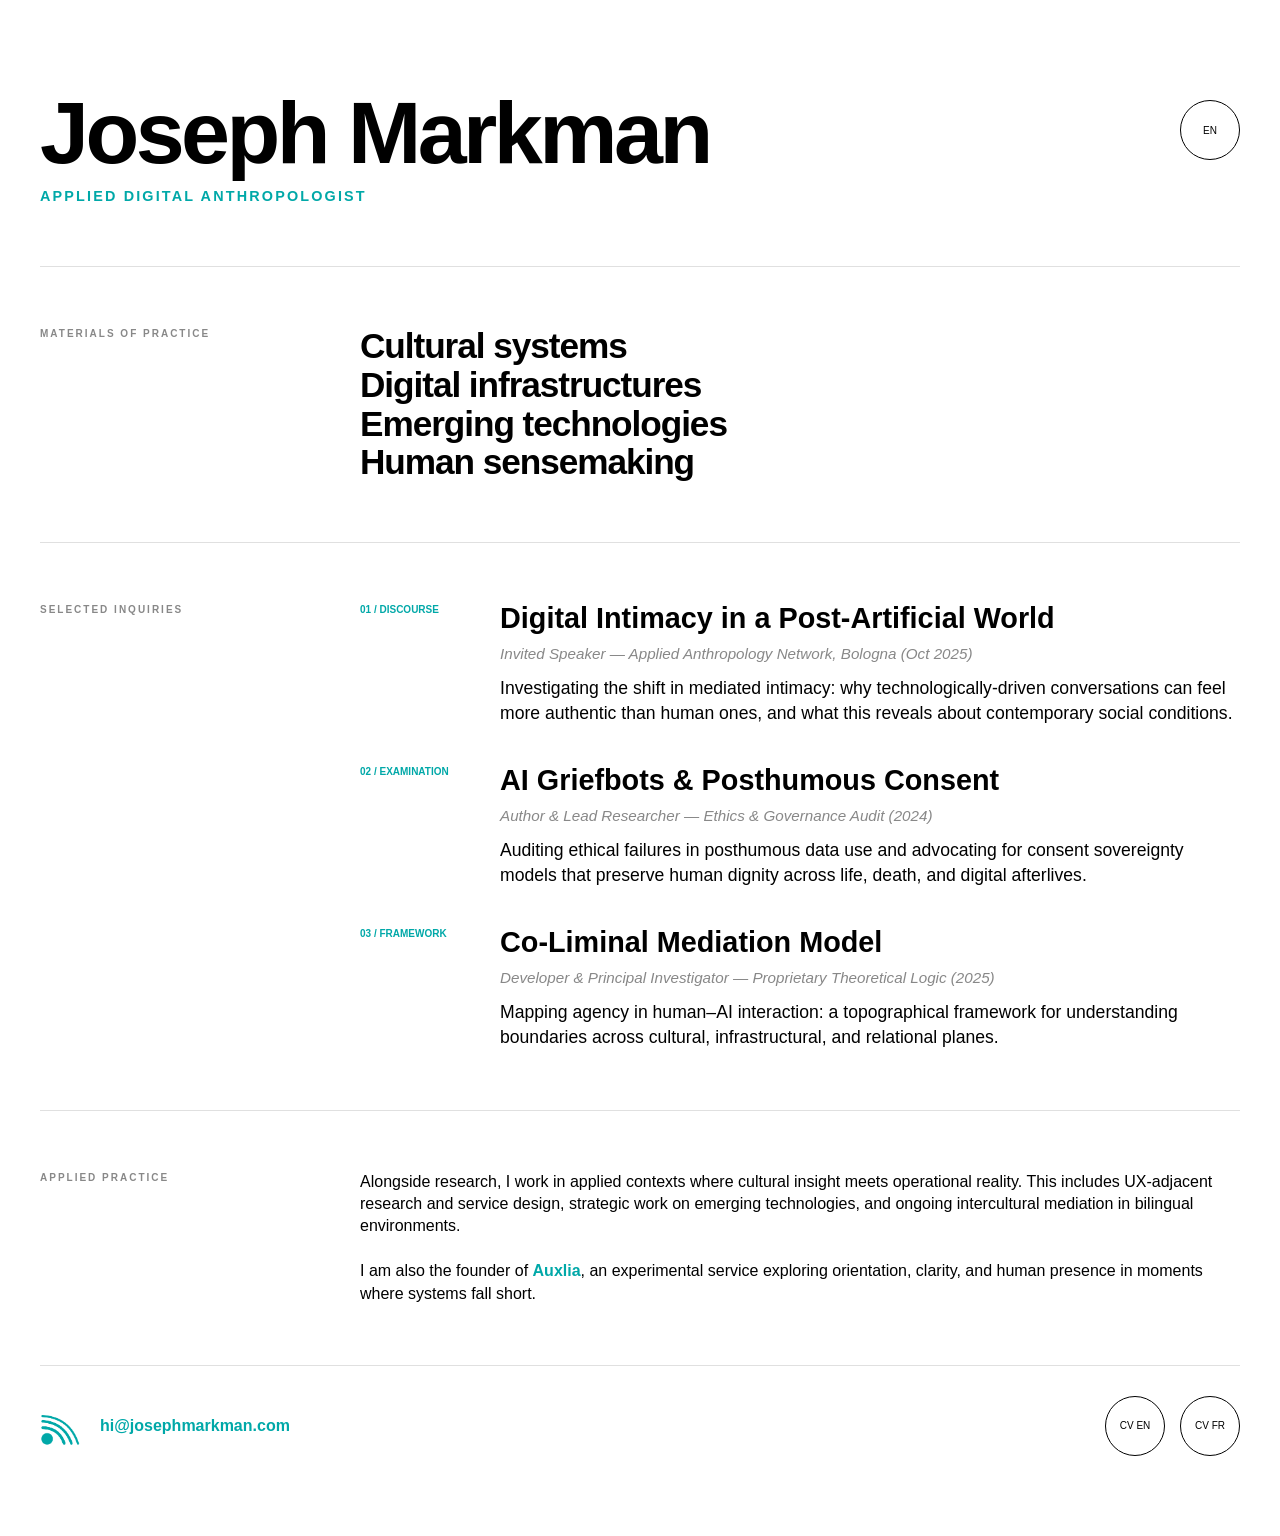
==== index.html @ b4fd264c "Update index.html" ====
<!doctype html>
<html lang="en">
<head>
  <meta charset="utf-8" />
  <meta name="viewport" content="width=device-width, initial-scale=1" />
  <title>Joseph Markman | Applied Digital Anthropologist</title>
  
  <link rel="icon" href="favicon.ico" sizes="any">
  <link rel="manifest" href="site.webmanifest">
  
  <link rel="stylesheet" href="style.css" />
  <script data-goatcounter="https://josephmarkman.goatcounter.com/count" async src="//gc.zgo.at/count.js"></script>
</head>

<body>
  <main class="page">
    
    <header class="presence">
      <div class="header-text">
        <h1 class="name">Joseph Markman</h1>
        <p class="subtitle" data-en="Applied Digital Anthropologist" data-fr="Anthropologue numérique appliqué">Applied Digital Anthropologist</p>
      </div>
      <div class="toggle-wrapper">
        <button class="lang-toggle" type="button" id="langToggle">EN</button>
      </div>
    </header>

    <section class="section">
      <h2 class="section-title" data-en="Materials of practice" data-fr="Matériaux de pratique">Materials of practice</h2>
      <div class="section-content">
        <div class="materials-bold-list">
          <div data-en="Cultural systems" data-fr="Systèmes culturels">
            <span data-full>Cultural systems</span>
            <span data-short data-en-short="Cultural systems" data-fr-short="Systèmes culturels">Cultural systems</span>
          </div>
          <div data-en="Digital infrastructures" data-fr="Infrastructures numériques">
            <span data-full>Digital infrastructures</span>
            <span data-short data-en-short="Digital infrastructures" data-fr-short="Infrastructures num.">Digital infrastructures</span>
          </div>
          <div data-en="Emerging technologies" data-fr="Technologies émergentes">
            <span data-full>Emerging technologies</span>
            <span data-short data-en-short="Emerging tech." data-fr-short="Tech émergentes">Emerging technologies</span>
          </div>
          <div data-en="Human sensemaking" data-fr="Sens humain (Sensemaking)">
            <span data-full>Human sensemaking</span>
            <span data-short data-en-short="Human sensemaking" data-fr-short="Sens humain">Human sensemaking</span>
          </div>
        </div>
      </div>
    </section>

    <section class="section">
      <h2 class="section-title" data-en="Selected inquiries" data-fr="Enquêtes sélectionnées">Selected inquiries</h2>
      <div class="section-content">
        
        <article class="inquiry">
          <div class="inquiry-meta" data-en="01 / Discourse" data-fr="01 / Discours">01 / Discourse</div>
          <div class="inquiry-body">
            <a href="digital-intimacy.html" class="inquiry-link">
              <h3 class="inquiry-title">Digital Intimacy in a Post-Artificial World</h3>
            </a>
            <p class="inquiry-context" 
               data-en="Invited Speaker — Applied Anthropology Network, Bologna (Oct 2025)" 
               data-fr="Conférencier invité — Applied Anthropology Network, Bologne (Oct 2025)">
               Invited Speaker — Applied Anthropology Network, Bologna (Oct 2025)
            </p>
            <p class="inquiry-text">
               <span class="desktop-text" data-en="Investigating the shift in mediated intimacy: why technologically-driven conversations can feel more authentic than human ones, and what this reveals about contemporary social conditions." data-fr="Étude du basculement de l'intimité médiatisée : pourquoi les conversations technologiques peuvent sembler plus authentiques que les échanges humains, et ce que cela révèle de nos conditions sociales.">Investigating the shift in mediated intimacy: why technologically-driven conversations can feel more authentic than human ones, and what this reveals about contemporary social conditions.</span>
               <span class="mobile-text" data-en="Investigating the shift in mediated intimacy." data-fr="Étude du basculement de l'intimité médiatisée.">Investigating the shift in mediated intimacy.</span>
            </p>
          </div>
        </article>

        <article class="inquiry">
          <div class="inquiry-meta" data-en="02 / Examination" data-fr="02 / Examen">02 / Examination</div>
          <div class="inquiry-body">
            <a href="griefbots.html" class="inquiry-link">
              <h3 class="inquiry-title">AI Griefbots & Posthumous Consent</h3>
            </a>
            <p class="inquiry-context" 
               data-en="Author & Lead Researcher — Ethics & Governance Audit (2024)" 
               data-fr="Auteur et chercheur principal — Audit d'éthique et de gouvernance (2024)">
               Author & Lead Researcher — Ethics & Governance Audit (2024)
            </p>
            <p class="inquiry-text">
               <span class="desktop-text" data-en="Auditing ethical failures in posthumous data use and advocating for consent sovereignty models that preserve human dignity across life, death, and digital afterlives." data-fr="Audit des failles éthiques dans l'usage des données posthumes et plaidoyer pour des modèles de souveraineté du consentement préservant la dignité humaine à travers la vie et la mort.">Auditing ethical failures in posthumous data use and advocating for consent sovereignty models that preserve human dignity across life, death, and digital afterlives.</span>
               <span class="mobile-text" data-en="Auditing ethical failures in posthumous data use and advocating for consent sovereignty." data-fr="Audit des failles éthiques dans l'usage des données posthumes et plaidoyer pour la souveraineté du consentement.">Auditing ethical failures in posthumous data use and advocating for consent sovereignty.</span>
            </p>
          </div>
        </article>

        <article class="inquiry">
          <div class="inquiry-meta" data-en="03 / Framework" data-fr="03 / Cadre">03 / Framework</div>
          <div class="inquiry-body">
            <a href="framework.html" class="inquiry-link">
              <h3 class="inquiry-title">Co-Liminal Mediation Model</h3>
            </a>
            <p class="inquiry-context" 
               data-en="Developer & Principal Investigator — Proprietary Theoretical Logic (2025)" 
               data-fr="Développeur et chercheur principal — Logique théorique propriétaire (2025)">
               Developer & Principal Investigator — Proprietary Theoretical Logic (2025)
            </p>
            <p class="inquiry-text">
               <span class="desktop-text" data-en="Mapping agency in human–AI interaction: a topographical framework for understanding boundaries across cultural, infrastructural, and relational planes." data-fr="Cartographie de l'agentivité dans l'interaction humain-IA : un cadre topographique pour comprendre les frontières à travers les plans culturels, infrastructurels et relationnels.">Mapping agency in human–AI interaction: a topographical framework for understanding boundaries across cultural, infrastructural, and relational planes.</span>
               <span class="mobile-text" data-en="Mapping agency in human–AI interaction." data-fr="Cartographie de l'agentivité dans l'interaction humain-IA.">Mapping agency in human–AI interaction.</span>
            </p>
          </div>
        </article>
      </div>
    </section>

    <section class="section">
      <h2 class="section-title" data-en="Applied practice" data-fr="Pratique appliquée">Applied practice</h2>
      <div class="section-content">
        <div id="applied-text">
          <p class="paragraph">
            <span data-en="Alongside research, I work in applied contexts where cultural insight meets operational reality." 
                  data-fr="Parallèlement à la recherche, je travaille dans des contextes appliqués où l'analyse culturelle rencontre la réalité opérationnelle.">
                  Alongside research, I work in applied contexts where cultural insight meets operational reality.
            </span>
            <span class="mobile-only-break-element"></span>
            <span data-en="This includes UX-adjacent research and service design, strategic work on emerging technologies, and ongoing intercultural mediation in bilingual environments."
                  data-fr="Cela inclut la recherche orientée UX, le design de services, le conseil stratégique sur les technologies émergentes et la médiation interculturelle en milieux bilingues.">
                  This includes UX-adjacent research and service design, strategic work on emerging technologies, and ongoing intercultural mediation in bilingual environments.
            </span>
          </p>
          <div class="applied-break"></div>
          <p class="paragraph">
            <span data-en="I am also the founder of" data-fr="Je suis également le fondateur du service expérimental ">I am also the founder of</span> 
            <a href="https://auxlia.com" class="auxlia-link" target="_blank">Auxlia</a><span data-en=", an experimental service exploring orientation, clarity, and human presence in moments where systems fall short." data-fr=", qui explore l'orientation, la clarté et la présence humaine dans les moments où les systèmes font défaut.">, an experimental service exploring orientation, clarity, and human presence in moments where systems fall short.</span>
          </p>
        </div>
      </div>
    </section>

    <footer class="footer">
      <div class="footer-grid">
        <div class="left-footer">
          <div class="logo-wrap">
            <img class="logo-seal logo-light" src="logo.png" alt="Joseph Markman Logo" />
            <img class="logo-seal logo-dark" src="dark-logo.png" alt="Joseph Markman Logo" />
          </div>
          <a class="email-link" href="mailto:hi@josephmarkman.com">hi@josephmarkman.com</a>
        </div>
        
        <div class="cv-container">
          <a href="JOSEPH MARKMAN CV EN.pdf" class="cv-button"><span>CV EN</span></a>
          <a href="JOSEPH MARKMAN CV FR.pdf" class="cv-button"><span>CV FR</span></a>
        </div>
      </div>
    </footer>
  </main>

  <script>
    const btn = document.getElementById('langToggle');
    const translatable = document.querySelectorAll('[data-en]');
    const materialsList = document.querySelectorAll('.materials-bold-list > div');

    function updateTextContent(isEn) {
      translatable.forEach(el => {
        if (!el.closest('.materials-bold-list') && !el.classList.contains('mobile-only-break-element')) {
          el.textContent = isEn ? el.getAttribute('data-en') : el.getAttribute('data-fr');
        }
      });

      materialsList.forEach(item => {
        const fullTextEn = item.getAttribute('data-en');
        const fullTextFr = item.getAttribute('data-fr');
        const shortSpan = item.querySelector('[data-short]');
        const shortTextEn = shortSpan.getAttribute('data-en-short');
        const shortTextFr = shortSpan.getAttribute('data-fr-short');

        item.querySelector('[data-full]').textContent = isEn ? fullTextEn : fullTextFr;
        shortSpan.textContent = isEn ? shortTextEn : shortTextFr;
      });
    }

    updateTextContent(true); 

    btn.addEventListener('click', () => {
      const isEn = btn.textContent.trim() === 'EN';
      btn.textContent = isEn ? 'FR' : 'EN';
      updateTextContent(!isEn);
    });
  </script>
</body>
</html>
---- style.css ----
:root {
    --black: #000000;
    --white: #ffffff;
    --line: #e0e0e0;
    --text-muted: #888;
    --brand-teal: #00a8a8;
    --bg-color: var(--white);
    --font-color: var(--black);
}

@media (prefers-color-scheme: dark) {
    :root {
        --black: #f2f2f2;
        --white: #121212;
        --line: #333333;
        --text-muted: #999;
        --brand-teal: #00d1d1;
        --bg-color: var(--white);
        --font-color: var(--black);
    }
}

* { margin: 0; padding: 0; box-sizing: border-box; }

body {
    font-family: "Helvetica Neue", Helvetica, Arial, sans-serif;
    background: var(--bg-color);
    color: var(--font-color);
    line-height: 1.4;
    -webkit-font-smoothing: antialiased;
    padding: 0 20px;
    -webkit-tap-highlight-color: transparent;
}

.page { max-width: 1400px; margin: 0 auto; }
a { text-decoration: none; color: inherit; transition: all 0.2s ease; }

/* HEADER */
.presence {
    padding: 60px 0 40px 0;
    display: flex;
    justify-content: space-between;
    align-items: flex-start;
}

.header-text { flex: 1; overflow: hidden; padding-right: 25px; }

.name {
    font-size: 3.2rem;
    font-weight: 700;
    letter-spacing: -0.04em;
    line-height: 0.85;
    margin-bottom: 15px;
}

.subtitle {
    font-size: 0.85rem;
    text-transform: uppercase;
    letter-spacing: 0.12em;
    font-weight: bold;
    color: var(--brand-teal);
    white-space: nowrap;
}

/* BUTTONS */
.toggle-wrapper { flex-shrink: 0; }

.lang-toggle, .cv-button {
    background: none;
    border: 1px solid var(--font-color);
    border-radius: 50%;
    width: 60px;
    height: 60px;
    font-size: 10px;
    cursor: pointer;
    display: flex;
    align-items: center;
    justify-content: center;
    flex-shrink: 0;
    color: var(--font-color);
    transition: all 0.3s ease;
}

/* DESKTOP HOVER */
@media (hover: hover) {
    .lang-toggle:hover, .cv-button:hover { background: var(--brand-teal); border-color: var(--brand-teal); color: var(--white); }
    .inquiry-link:hover .inquiry-title { color: var(--brand-teal); }
    .auxlia-link:hover, .email-link:hover { color: var(--font-color); }
}

/* MOBILE ACTIVE FEEDBACK */
@keyframes mobile-flash {
    0% { color: var(--brand-teal); }
    100% { color: var(--font-color); }
}
@keyframes mobile-flash-bg {
    0% { background: var(--brand-teal); border-color: var(--brand-teal); color: var(--white); }
    100% { background: none; border-color: var(--font-color); color: var(--font-color); }
}

.lang-toggle:active, .cv-button:active { animation: mobile-flash-bg 0.4s ease forwards; }
.inquiry-link:active .inquiry-title, .auxlia-link:active, .email-link:active { animation: mobile-flash 0.4s ease forwards; }

/* SECTIONS */
.section {
    border-top: 1px solid var(--line);
    padding: 40px 0;
    display: flex;
    flex-direction: column;
    gap: 25px;
}

.section-title {
    font-size: 10px;
    text-transform: uppercase;
    letter-spacing: 0.2em;
    color: var(--text-muted);
}

.materials-bold-list {
    font-size: 2.2rem;
    font-weight: 700;
    letter-spacing: -0.03em;
    line-height: 1.1;
}

/* INQUIRIES */
.inquiry { display: flex; flex-direction: column; gap: 15px; margin-bottom: 40px; }
.inquiry:last-child { margin-bottom: 0; }
.inquiry-meta { font-size: 10px; font-weight: bold; text-transform: uppercase; color: var(--brand-teal); }
.inquiry-title { font-size: 1.6rem; font-weight: 600; margin-bottom: 8px; line-height: 1.1; transition: color 0.2s ease; }
.inquiry-context { font-size: 0.95rem; color: var(--text-muted); margin-bottom: 12px; font-style: italic; }
.inquiry-text { font-size: 1.1rem; }

.auxlia-link, .email-link { color: var(--brand-teal); font-weight: 700; transition: color 0.2s ease; }

/* BREAKS */
.applied-break { height: 1.4em; }
.mobile-only-break-element { display: inline; }

/* FOOTER BASE */
.footer { border-top: 1px solid var(--line); padding: 30px 0 80px 0; }
.logo-seal { width: 40px; height: auto; display: block; }
.logo-dark { display: none; }
@media (prefers-color-scheme: dark) { .logo-light { display: none; } .logo-dark { display: block; } }

/* TEXT TOGGLE LOGIC */
.mobile-text { display: none; }

/* MOBILE SPECIFIC (< 1024px) */
@media (max-width: 1023px) {
    .subtitle { 
        /* Added padding-right to prevent accented character clipping */
        padding-right: 10px; 
        font-size: clamp(0.55rem, 3.0vw, 0.85rem); 
        letter-spacing: 0.1em;
        white-space: nowrap;
        display: block;
    } 

    .materials-bold-list { font-size: 1.9rem; }
    .materials-bold-list [data-full] { display: none; }
    .materials-bold-list [data-short] { display: block; }

    .inquiry-title { color: var(--font-color); }
    .mobile-text { display: block; }
    .desktop-text { display: none; }

    .mobile-only-break-element { 
        display: block; 
        content: ""; 
        margin-top: 1.4em; 
    }

    /* Footer Mobile: Adjusted Row Gap */
    .footer-grid { display: grid; grid-template-areas: "logo cv" "email cv"; row-gap: 2px; align-items: start; }
    .left-footer { grid-area: logo; display: contents; }
    .logo-wrap { grid-area: logo; display: block; }
    .logo-seal { width: 55px; height: 55px; } 
    .email-link { 
        grid-area: email; 
        font-size: 0.8rem; 
        text-align: left; 
        display: block;
        font-weight: normal;
        margin-top: -2px; /* Pulls email closer to logo */
    } 
    .cv-container { grid-area: cv; display: flex; gap: 8px; justify-content: flex-end; align-items: center; }
    
    .lang-toggle, .cv-button { width: 55px; height: 55px; font-size: 9px; }
}

/* DESKTOP (>= 1024px) */
@media (min-width: 1024px) {
    body { padding: 0 40px; }
    .presence { padding: 100px 0 60px 0; }
    .name { font-size: 5.5rem; line-height: 0.75; margin-bottom: 20px; }
    .subtitle { font-size: 0.9rem; letter-spacing: 0.15em; white-space: nowrap; }
    .section { display: grid; grid-template-columns: 280px 1fr; gap: 40px; padding: 60px 0; }
    .inquiry { display: grid; grid-template-columns: 120px 1fr; gap: 20px; }
    .inquiry-title { font-size: 1.8rem; }
    
    .footer-grid { display: flex; justify-content: space-between; align-items: center; }
    .left-footer { display: flex; align-items: center; gap: 20px; }
    .cv-container { display: flex; gap: 15px; }
    
    .materials-bold-list [data-full] { display: block; }
    .materials-bold-list [data-short] { display: none; }
    
    .mobile-only-break-element { display: inline; }
}

.lang-toggle:focus { outline: none; }

/* HEADER */
.presence {
    padding: 60px 0 40px 0;
    display: flex;
    justify-content: space-between;
    align-items: flex-start;
}

.header-text { flex: 1; overflow: hidden; padding-right: 25px; }

.name {
    font-size: 3.2rem;
    font-weight: 700;
    letter-spacing: -0.04em;
    line-height: 0.85;
    margin-bottom: 15px;
}

.subtitle {
    font-size: 0.85rem;
    text-transform: uppercase;
    letter-spacing: 0.12em;
    font-weight: bold;
    color: var(--brand-teal);
    white-space: nowrap;
}

/* BUTTONS */
.toggle-wrapper { flex-shrink: 0; }

.lang-toggle, .cv-button {
    background: none;
    border: 1px solid var(--font-color);
    border-radius: 50%;
    width: 60px;
    height: 60px;
    font-size: 10px;
    cursor: pointer;
    display: flex;
    align-items: center;
    justify-content: center;
    flex-shrink: 0;
    color: var(--font-color);
    transition: all 0.3s ease;
}

/* DESKTOP HOVER */
@media (hover: hover) {
    .lang-toggle:hover, .cv-button:hover { background: var(--brand-teal); border-color: var(--brand-teal); color: var(--white); }
    .inquiry-link:hover .inquiry-title { color: var(--brand-teal); }
    .auxlia-link:hover, .email-link:hover { color: var(--font-color); }
}

/* MOBILE ACTIVE FEEDBACK */
@keyframes mobile-flash {
    0% { color: var(--brand-teal); }
    100% { color: var(--font-color); }
}
@keyframes mobile-flash-bg {
    0% { background: var(--brand-teal); border-color: var(--brand-teal); color: var(--white); }
    100% { background: none; border-color: var(--font-color); color: var(--font-color); }
}

.lang-toggle:active, .cv-button:active { animation: mobile-flash-bg 0.4s ease forwards; }
.inquiry-link:active .inquiry-title, .auxlia-link:active, .email-link:active { animation: mobile-flash 0.4s ease forwards; }

/* SECTIONS */
.section {
    border-top: 1px solid var(--line);
    padding: 40px 0;
    display: flex;
    flex-direction: column;
    gap: 25px;
}

.section-title {
    font-size: 10px;
    text-transform: uppercase;
    letter-spacing: 0.2em;
    color: var(--text-muted);
}

.materials-bold-list {
    font-size: 2.2rem;
    font-weight: 700;
    letter-spacing: -0.03em;
    line-height: 1.1;
}

/* INQUIRIES */
.inquiry { display: flex; flex-direction: column; gap: 15px; margin-bottom: 40px; }
.inquiry:last-child { margin-bottom: 0; }
.inquiry-meta { font-size: 10px; font-weight: bold; text-transform: uppercase; color: var(--brand-teal); }
.inquiry-title { font-size: 1.6rem; font-weight: 600; margin-bottom: 8px; line-height: 1.1; transition: color 0.2s ease; }
.inquiry-context { font-size: 0.95rem; color: var(--text-muted); margin-bottom: 12px; font-style: italic; }
.inquiry-text { font-size: 1.1rem; }

.auxlia-link, .email-link { color: var(--brand-teal); font-weight: 700; transition: color 0.2s ease; }

/* BREAKS */
.applied-break { height: 1.4em; }
.mobile-only-break-element { display: inline; }

/* FOOTER BASE */
.footer { border-top: 1px solid var(--line); padding: 30px 0 80px 0; }
.logo-seal { width: 40px; height: auto; display: block; }
.logo-dark { display: none; }
@media (prefers-color-scheme: dark) { .logo-light { display: none; } .logo-dark { display: block; } }

/* TEXT TOGGLE LOGIC */
.mobile-text { display: none; }

/* MOBILE SPECIFIC (< 1024px) */
@media (max-width: 1023px) {
    .subtitle { 
        /* Added padding-right to prevent accented character clipping */
        padding-right: 10px; 
        font-size: clamp(0.55rem, 3.0vw, 0.85rem); 
        letter-spacing: 0.1em;
        white-space: nowrap;
        display: block;
    } 

    .materials-bold-list { font-size: 1.9rem; }
    .materials-bold-list [data-full] { display: none; }
    .materials-bold-list [data-short] { display: block; }

    .inquiry-title { color: var(--font-color); }
    .mobile-text { display: block; }
    .desktop-text { display: none; }

    .mobile-only-break-element { 
        display: block; 
        content: ""; 
        margin-top: 1.4em; 
    }

    /* Footer Mobile: Adjusted Row Gap */
    .footer-grid { display: grid; grid-template-areas: "logo cv" "email cv"; row-gap: 2px; align-items: start; }
    .left-footer { grid-area: logo; display: contents; }
    .logo-wrap { grid-area: logo; display: block; }
    .logo-seal { width: 55px; height: 55px; } 
    .email-link { 
        grid-area: email; 
        font-size: 0.8rem; 
        text-align: left; 
        display: block;
        font-weight: normal;
        margin-top: -2px; /* Pulls email closer to logo */
    } 
    .cv-container { grid-area: cv; display: flex; gap: 8px; justify-content: flex-end; align-items: center; }
    
    .lang-toggle, .cv-button { width: 55px; height: 55px; font-size: 9px; }
}

/* DESKTOP (>= 1024px) */
@media (min-width: 1024px) {
    body { padding: 0 40px; }
    .presence { padding: 100px 0 60px 0; }
    .name { font-size: 5.5rem; line-height: 0.75; margin-bottom: 20px; }
    .subtitle { font-size: 0.9rem; letter-spacing: 0.15em; white-space: nowrap; }
    .section { display: grid; grid-template-columns: 280px 1fr; gap: 40px; padding: 60px 0; }
    .inquiry { display: grid; grid-template-columns: 120px 1fr; gap: 20px; }
    .inquiry-title { font-size: 1.8rem; }
    
    .footer-grid { display: flex; justify-content: space-between; align-items: center; }
    .left-footer { display: flex; align-items: center; gap: 20px; }
    .cv-container { display: flex; gap: 15px; }
    
    .materials-bold-list [data-full] { display: block; }
    .materials-bold-list [data-short] { display: none; }
    
    .mobile-only-break-element { display: inline; }
}

.lang-toggle:focus { outline: none; }
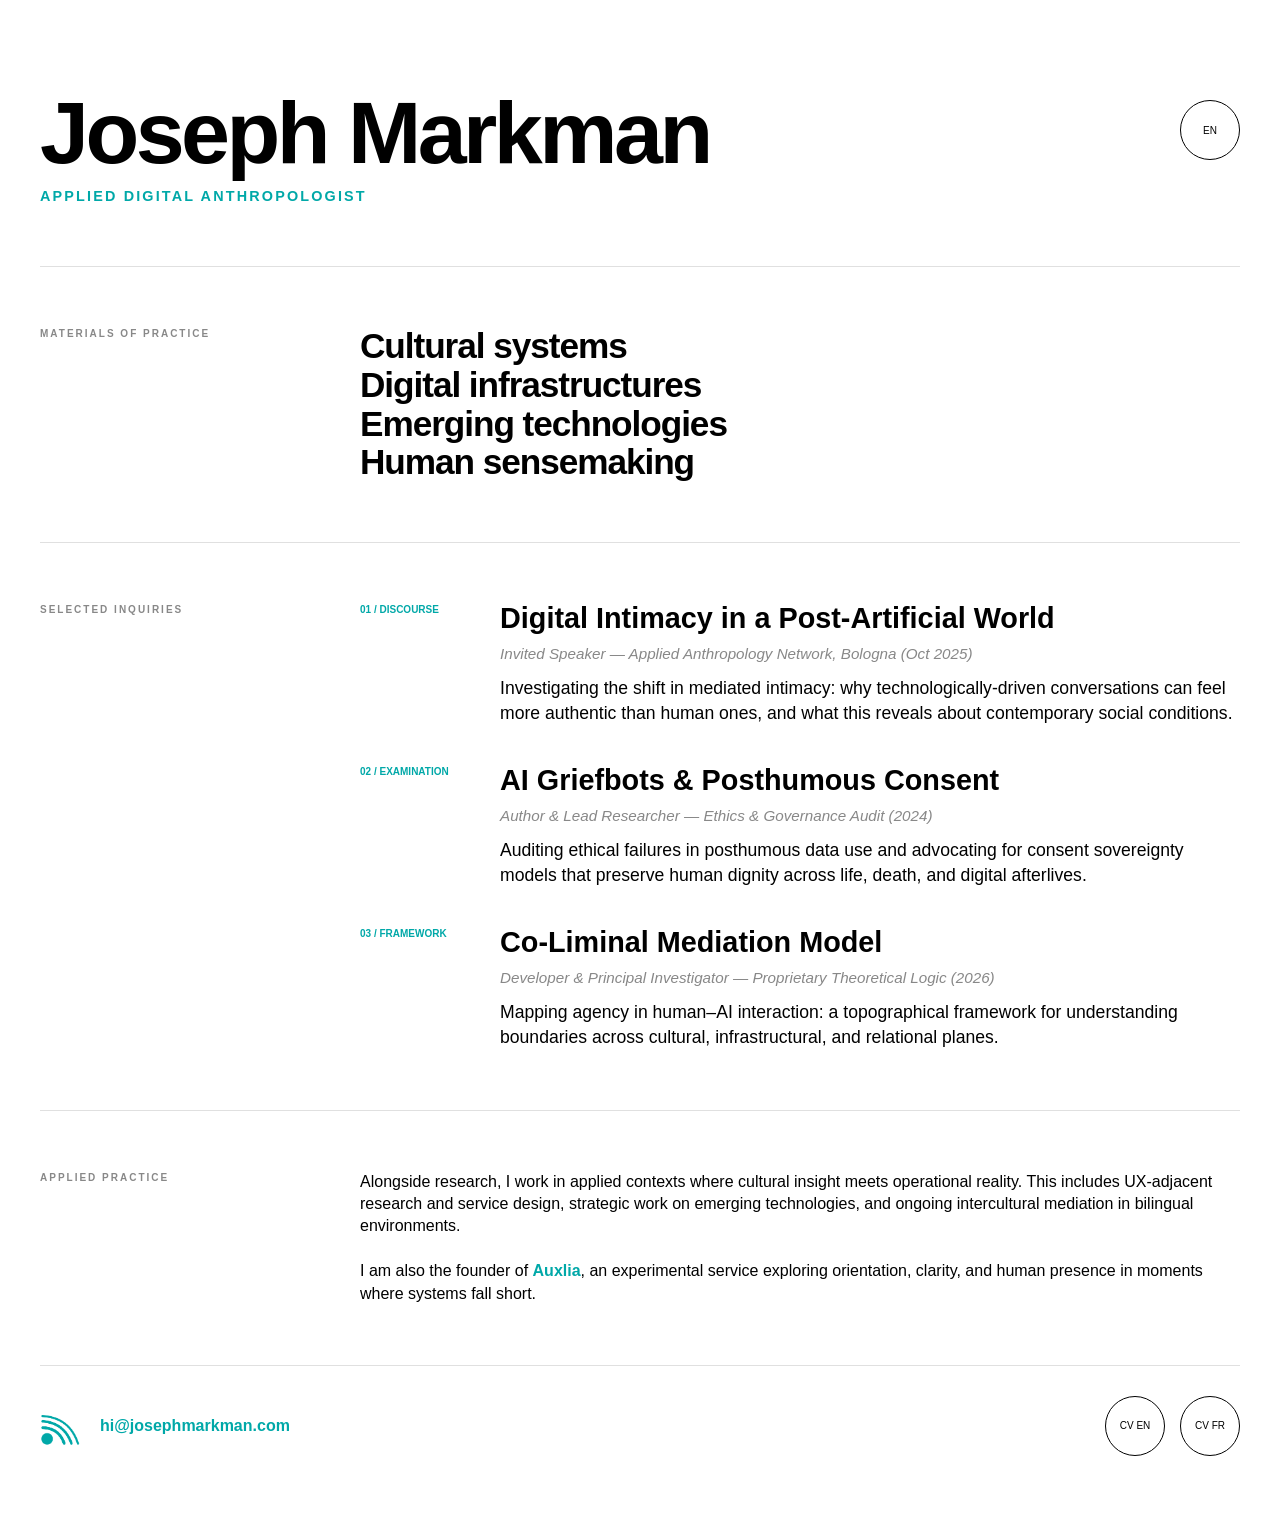
==== commit 7323c16c: "Update index.html" ====
--- a/index.html
+++ b/index.html
@@ -96,9 +96,9 @@
               <h3 class="inquiry-title">Co-Liminal Mediation Model</h3>
             </a>
             <p class="inquiry-context" 
-               data-en="Developer & Principal Investigator — Proprietary Theoretical Logic (2025)" 
-               data-fr="Développeur et chercheur principal — Logique théorique propriétaire (2025)">
-               Developer & Principal Investigator — Proprietary Theoretical Logic (2025)
+               data-en="Developer & Principal Investigator — Proprietary Theoretical Logic (2026)" 
+               data-fr="Développeur et chercheur principal — Logique théorique propriétaire (2026)">
+               Developer & Principal Investigator — Proprietary Theoretical Logic (2026)
             </p>
             <p class="inquiry-text">
                <span class="desktop-text" data-en="Mapping agency in human–AI interaction: a topographical framework for understanding boundaries across cultural, infrastructural, and relational planes." data-fr="Cartographie de l'agentivité dans l'interaction humain-IA : un cadre topographique pour comprendre les frontières à travers les plans culturels, infrastructurels et relationnels.">Mapping agency in human–AI interaction: a topographical framework for understanding boundaries across cultural, infrastructural, and relational planes.</span>
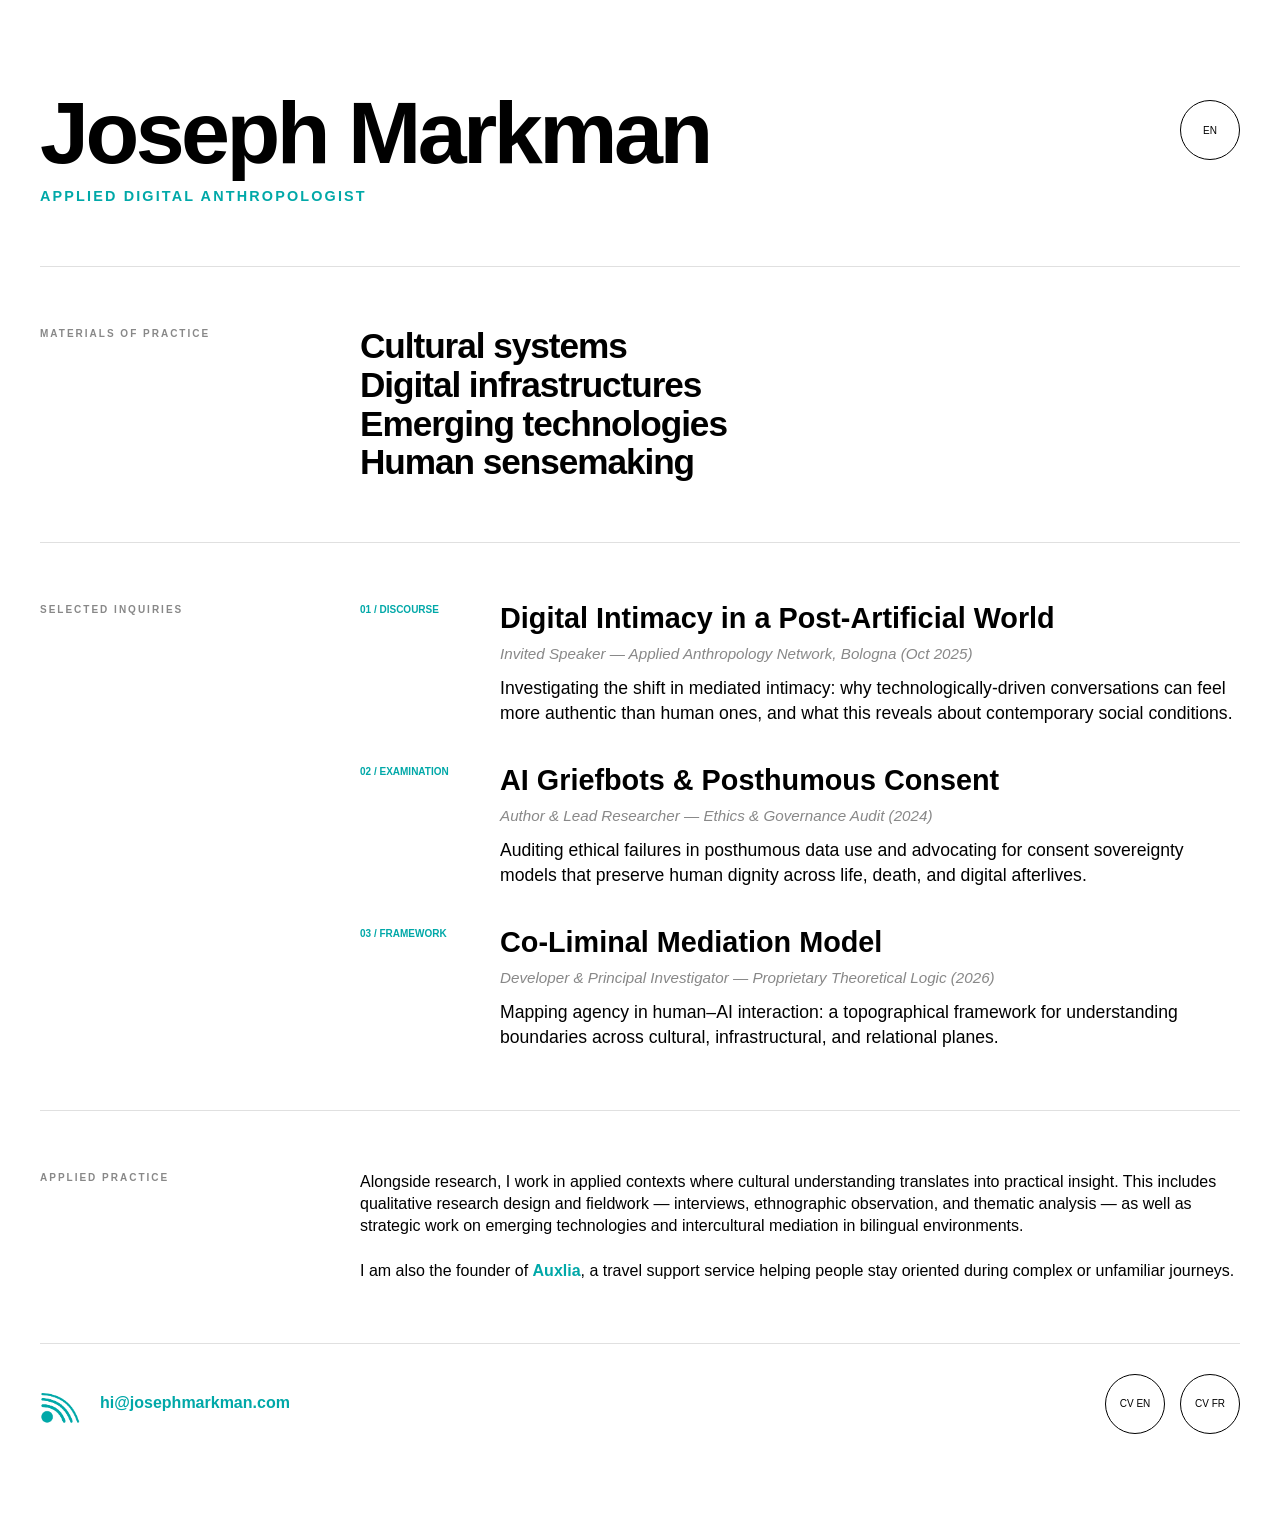
==== commit 09cec015: "Update index.html" ====
--- a/index.html
+++ b/index.html
@@ -109,29 +109,29 @@
       </div>
     </section>
 
-    <section class="section">
-      <h2 class="section-title" data-en="Applied practice" data-fr="Pratique appliquée">Applied practice</h2>
-      <div class="section-content">
-        <div id="applied-text">
-          <p class="paragraph">
-            <span data-en="Alongside research, I work in applied contexts where cultural insight meets operational reality." 
-                  data-fr="Parallèlement à la recherche, je travaille dans des contextes appliqués où l'analyse culturelle rencontre la réalité opérationnelle.">
-                  Alongside research, I work in applied contexts where cultural insight meets operational reality.
-            </span>
-            <span class="mobile-only-break-element"></span>
-            <span data-en="This includes UX-adjacent research and service design, strategic work on emerging technologies, and ongoing intercultural mediation in bilingual environments."
-                  data-fr="Cela inclut la recherche orientée UX, le design de services, le conseil stratégique sur les technologies émergentes et la médiation interculturelle en milieux bilingues.">
-                  This includes UX-adjacent research and service design, strategic work on emerging technologies, and ongoing intercultural mediation in bilingual environments.
-            </span>
-          </p>
-          <div class="applied-break"></div>
-          <p class="paragraph">
-            <span data-en="I am also the founder of" data-fr="Je suis également le fondateur du service expérimental ">I am also the founder of</span> 
-            <a href="https://auxlia.com" class="auxlia-link" target="_blank">Auxlia</a><span data-en=", an experimental service exploring orientation, clarity, and human presence in moments where systems fall short." data-fr=", qui explore l'orientation, la clarté et la présence humaine dans les moments où les systèmes font défaut.">, an experimental service exploring orientation, clarity, and human presence in moments where systems fall short.</span>
-          </p>
-        </div>
-      </div>
-    </section>
+ <section class="section">
+  <h2 class="section-title" data-en="Applied practice" data-fr="Pratique appliquée">Applied practice</h2>
+  <div class="section-content">
+    <div id="applied-text">
+      <p class="paragraph">
+        <span data-en="Alongside research, I work in applied contexts where cultural understanding translates into practical insight." 
+              data-fr="Parallèlement à la recherche, je travaille dans des contextes appliqués où l'analyse culturelle se traduit en insights concrets.">
+              Alongside research, I work in applied contexts where cultural understanding translates into practical insight.
+        </span>
+        <span class="mobile-only-break-element"></span>
+        <span data-en="This includes qualitative research design and fieldwork — interviews, ethnographic observation, and thematic analysis — as well as strategic work on emerging technologies and intercultural mediation in bilingual environments."
+              data-fr="Cela inclut la conception et la conduite de recherches qualitatives — entretiens, observation ethnographique et analyse thématique — ainsi que le conseil stratégique sur les technologies émergentes et la médiation interculturelle en milieux bilingues.">
+              This includes qualitative research design and fieldwork — interviews, ethnographic observation, and thematic analysis — as well as strategic work on emerging technologies and intercultural mediation in bilingual environments.
+        </span>
+      </p>
+      <div class="applied-break"></div>
+      <p class="paragraph">
+        <span data-en="I am also the founder of" data-fr="Je suis également la fondatrice de ">I am also the founder of</span> 
+        <a href="https://auxlia.com" class="auxlia-link" target="_blank">Auxlia</a><span data-en=", a travel support service helping people stay oriented during complex or unfamiliar journeys." data-fr=", un service d'accompagnement au voyage pour aider les personnes à rester orientées lors de trajets complexes ou inhabituels.">, a travel support service helping people stay oriented during complex or unfamiliar journeys.</span>
+      </p>
+    </div>
+  </div>
+</section>
 
     <footer class="footer">
       <div class="footer-grid">
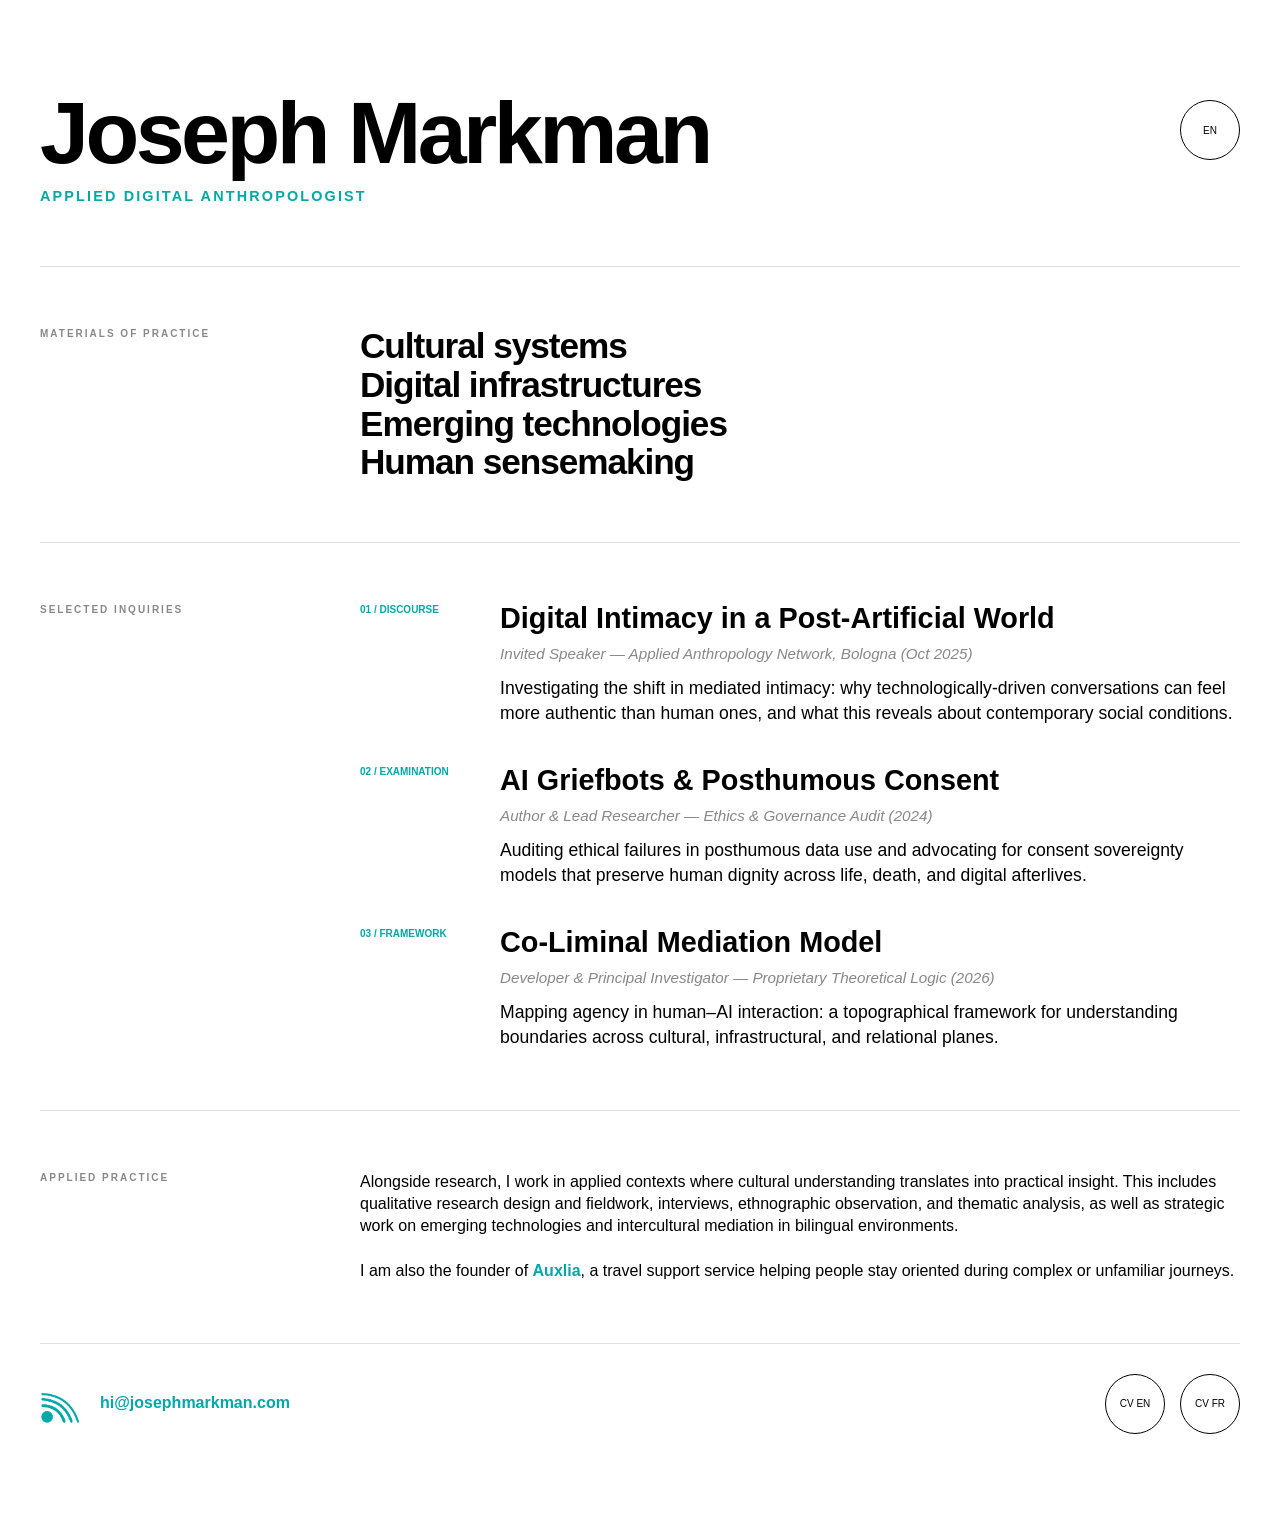
==== commit d9212e69: "Update index.html" ====
--- a/index.html
+++ b/index.html
@@ -119,8 +119,8 @@
               Alongside research, I work in applied contexts where cultural understanding translates into practical insight.
         </span>
         <span class="mobile-only-break-element"></span>
-        <span data-en="This includes qualitative research design and fieldwork — interviews, ethnographic observation, and thematic analysis — as well as strategic work on emerging technologies and intercultural mediation in bilingual environments."
-              data-fr="Cela inclut la conception et la conduite de recherches qualitatives — entretiens, observation ethnographique et analyse thématique — ainsi que le conseil stratégique sur les technologies émergentes et la médiation interculturelle en milieux bilingues.">
+        <span data-en="This includes qualitative research design and fieldwork, interviews, ethnographic observation, and thematic analysis, as well as strategic work on emerging technologies and intercultural mediation in bilingual environments."
+              data-fr="Cela inclut la conception et la conduite de recherches qualitatives, entretiens, observation ethnographique et analyse thématique, ainsi que le conseil stratégique sur les technologies émergentes et la médiation interculturelle en milieux bilingues.">
               This includes qualitative research design and fieldwork — interviews, ethnographic observation, and thematic analysis — as well as strategic work on emerging technologies and intercultural mediation in bilingual environments.
         </span>
       </p>
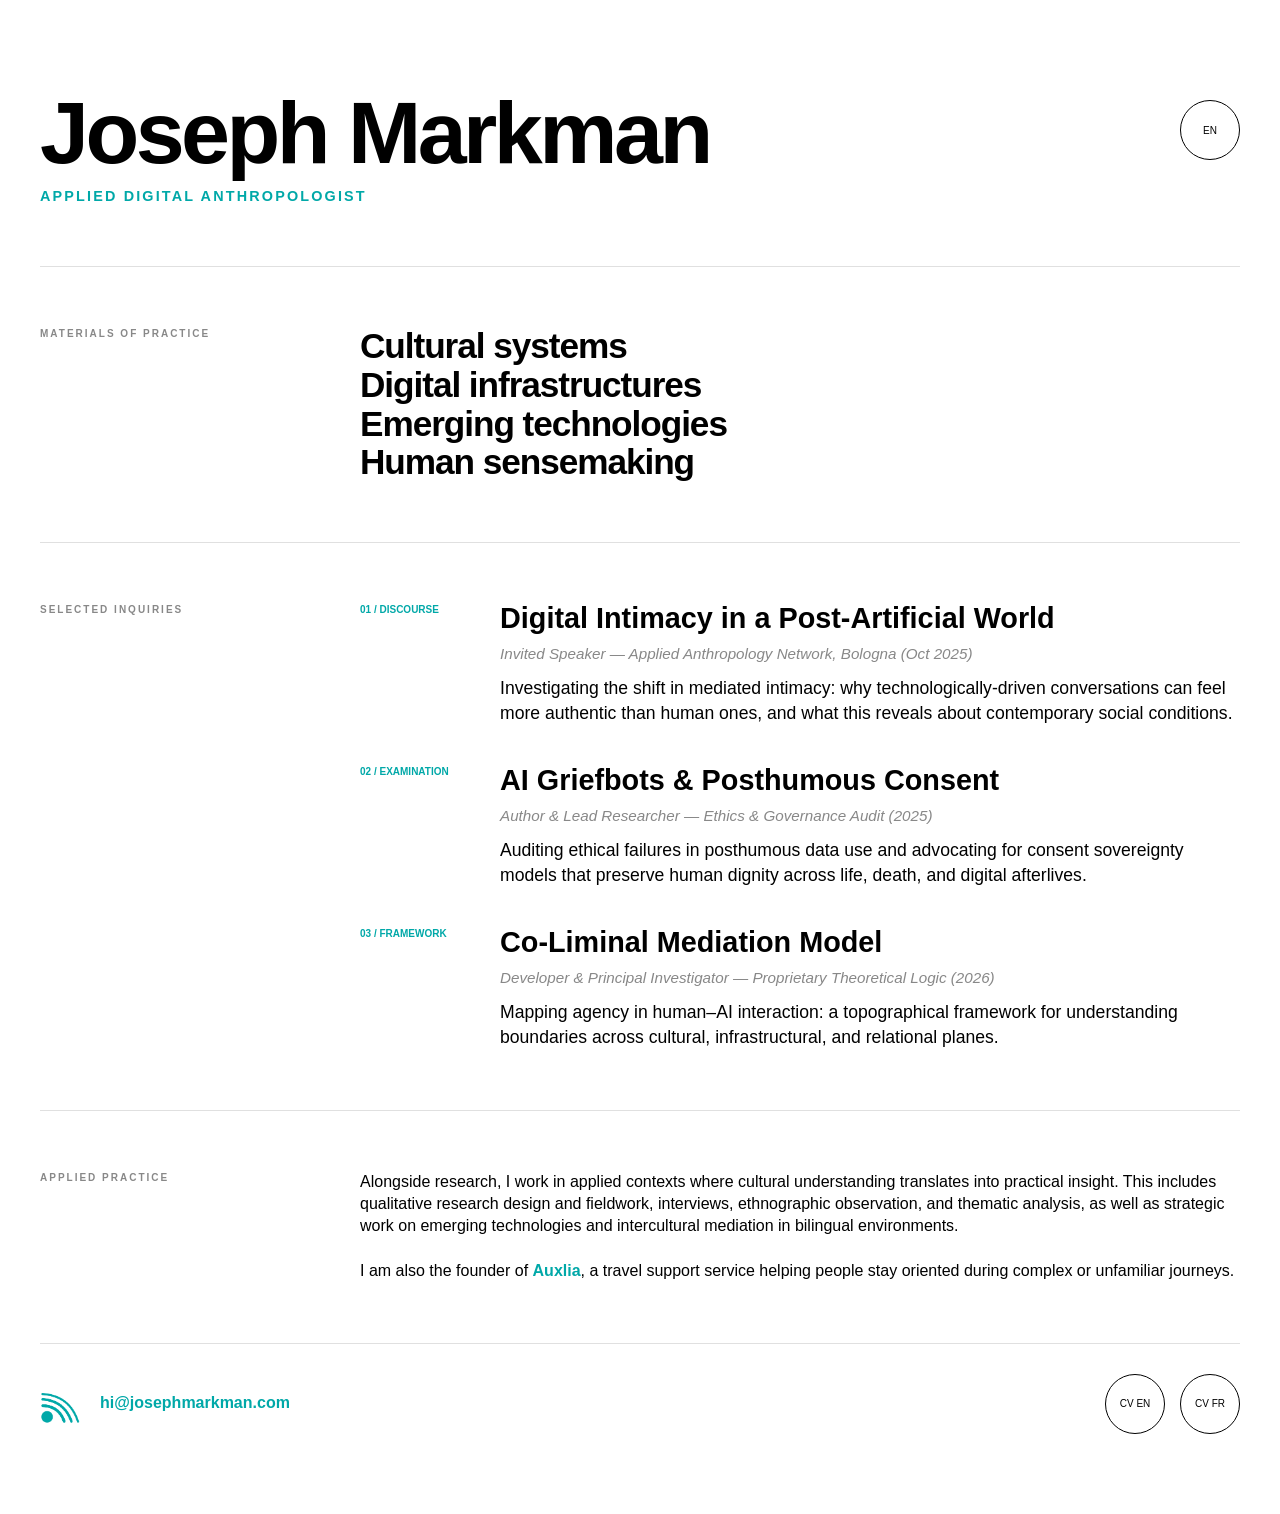
==== commit a0db6a48: "Update index.html" ====
--- a/index.html
+++ b/index.html
@@ -78,9 +78,9 @@
               <h3 class="inquiry-title">AI Griefbots & Posthumous Consent</h3>
             </a>
             <p class="inquiry-context" 
-               data-en="Author & Lead Researcher — Ethics & Governance Audit (2024)" 
-               data-fr="Auteur et chercheur principal — Audit d'éthique et de gouvernance (2024)">
-               Author & Lead Researcher — Ethics & Governance Audit (2024)
+               data-en="Author & Lead Researcher — Ethics & Governance Audit (2025)" 
+               data-fr="Auteur et chercheur principal — Audit d'éthique et de gouvernance (2025)">
+               Author & Lead Researcher — Ethics & Governance Audit (2025)
             </p>
             <p class="inquiry-text">
                <span class="desktop-text" data-en="Auditing ethical failures in posthumous data use and advocating for consent sovereignty models that preserve human dignity across life, death, and digital afterlives." data-fr="Audit des failles éthiques dans l'usage des données posthumes et plaidoyer pour des modèles de souveraineté du consentement préservant la dignité humaine à travers la vie et la mort.">Auditing ethical failures in posthumous data use and advocating for consent sovereignty models that preserve human dignity across life, death, and digital afterlives.</span>
@@ -121,7 +121,7 @@
         <span class="mobile-only-break-element"></span>
         <span data-en="This includes qualitative research design and fieldwork, interviews, ethnographic observation, and thematic analysis, as well as strategic work on emerging technologies and intercultural mediation in bilingual environments."
               data-fr="Cela inclut la conception et la conduite de recherches qualitatives, entretiens, observation ethnographique et analyse thématique, ainsi que le conseil stratégique sur les technologies émergentes et la médiation interculturelle en milieux bilingues.">
-              This includes qualitative research design and fieldwork — interviews, ethnographic observation, and thematic analysis — as well as strategic work on emerging technologies and intercultural mediation in bilingual environments.
+              This includes qualitative research design and fieldwork, interviews, ethnographic observation, and thematic analysis, as well as strategic work on emerging technologies and intercultural mediation in bilingual environments.
         </span>
       </p>
       <div class="applied-break"></div>
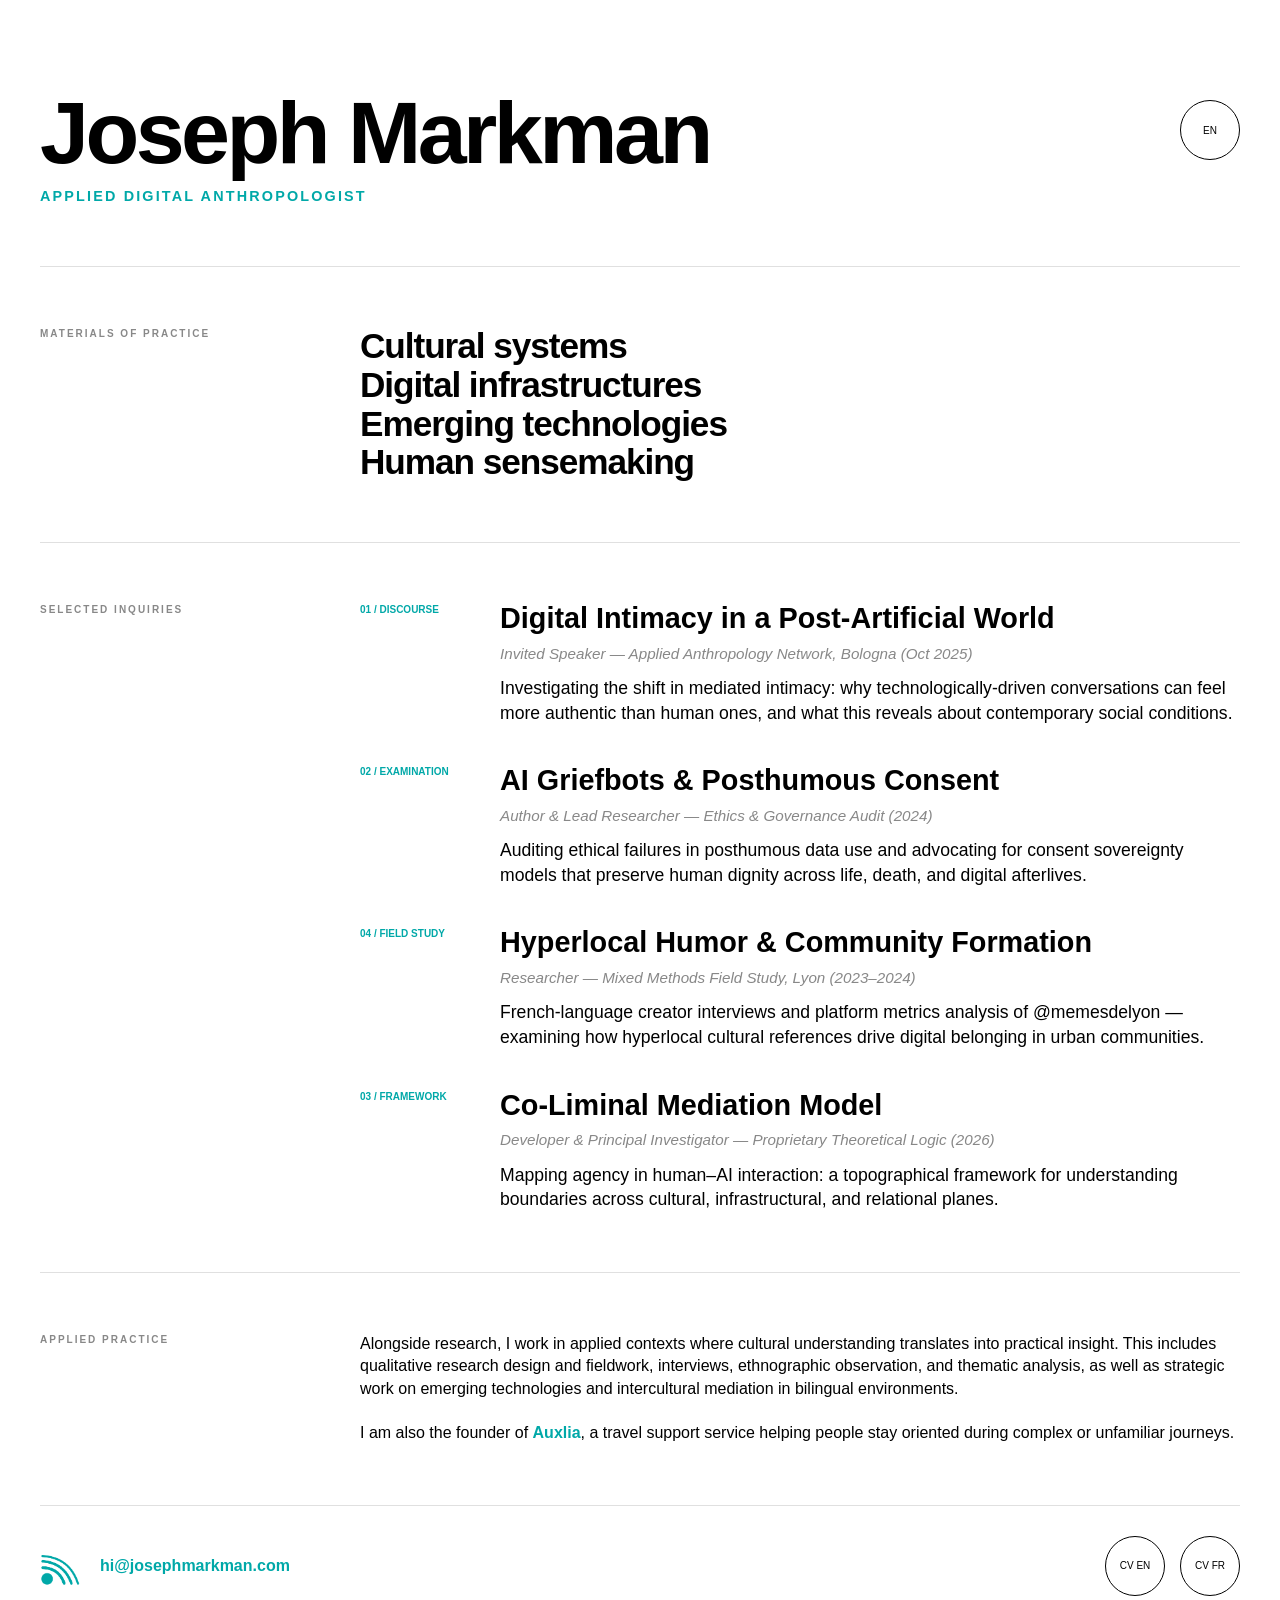
==== commit 64a52203: "updates" ====
--- a/index.html
+++ b/index.html
@@ -78,13 +78,31 @@
               <h3 class="inquiry-title">AI Griefbots & Posthumous Consent</h3>
             </a>
             <p class="inquiry-context" 
-               data-en="Author & Lead Researcher — Ethics & Governance Audit (2025)" 
-               data-fr="Auteur et chercheur principal — Audit d'éthique et de gouvernance (2025)">
-               Author & Lead Researcher — Ethics & Governance Audit (2025)
+               data-en="Author & Lead Researcher — Ethics & Governance Audit (2024)"
+               data-fr="Auteur et chercheur principal — Audit d'éthique et de gouvernance (2024)">
+               Author & Lead Researcher — Ethics & Governance Audit (2024)
             </p>
             <p class="inquiry-text">
                <span class="desktop-text" data-en="Auditing ethical failures in posthumous data use and advocating for consent sovereignty models that preserve human dignity across life, death, and digital afterlives." data-fr="Audit des failles éthiques dans l'usage des données posthumes et plaidoyer pour des modèles de souveraineté du consentement préservant la dignité humaine à travers la vie et la mort.">Auditing ethical failures in posthumous data use and advocating for consent sovereignty models that preserve human dignity across life, death, and digital afterlives.</span>
                <span class="mobile-text" data-en="Auditing ethical failures in posthumous data use and advocating for consent sovereignty." data-fr="Audit des failles éthiques dans l'usage des données posthumes et plaidoyer pour la souveraineté du consentement.">Auditing ethical failures in posthumous data use and advocating for consent sovereignty.</span>
+            </p>
+          </div>
+        </article>
+
+        <article class="inquiry">
+          <div class="inquiry-meta" data-en="04 / Field Study" data-fr="04 / Étude de terrain">04 / Field Study</div>
+          <div class="inquiry-body">
+            <a href="memesdelyon.html" class="inquiry-link">
+              <h3 class="inquiry-title">Hyperlocal Humor & Community Formation</h3>
+            </a>
+            <p class="inquiry-context"
+               data-en="Researcher — Mixed Methods Field Study, Lyon (2023–2024)"
+               data-fr="Chercheur — Étude de terrain méthodes mixtes, Lyon (2023–2024)">
+               Researcher — Mixed Methods Field Study, Lyon (2023–2024)
+            </p>
+            <p class="inquiry-text">
+               <span class="desktop-text" data-en="French-language creator interviews and platform metrics analysis of @memesdelyon — examining how hyperlocal cultural references drive digital belonging in urban communities." data-fr="Entretiens en français avec le créateur et analyse des métriques de @memesdelyon — étude de la manière dont les références culturelles hyperlocales génèrent l'appartenance numérique dans les communautés urbaines.">French-language creator interviews and platform metrics analysis of @memesdelyon — examining how hyperlocal cultural references drive digital belonging in urban communities.</span>
+               <span class="mobile-text" data-en="How hyperlocal humor builds digital community." data-fr="Comment l'humour hyperlocal crée une communauté numérique.">How hyperlocal humor builds digital community.</span>
             </p>
           </div>
         </article>
@@ -126,7 +144,7 @@
       </p>
       <div class="applied-break"></div>
       <p class="paragraph">
-        <span data-en="I am also the founder of" data-fr="Je suis également la fondatrice de ">I am also the founder of</span> 
+        <span data-en="I am also the founder of" data-fr="Je suis également le fondateur de ">I am also the founder of</span> 
         <a href="https://auxlia.com" class="auxlia-link" target="_blank">Auxlia</a><span data-en=", a travel support service helping people stay oriented during complex or unfamiliar journeys." data-fr=", un service d'accompagnement au voyage pour aider les personnes à rester orientées lors de trajets complexes ou inhabituels.">, a travel support service helping people stay oriented during complex or unfamiliar journeys.</span>
       </p>
     </div>
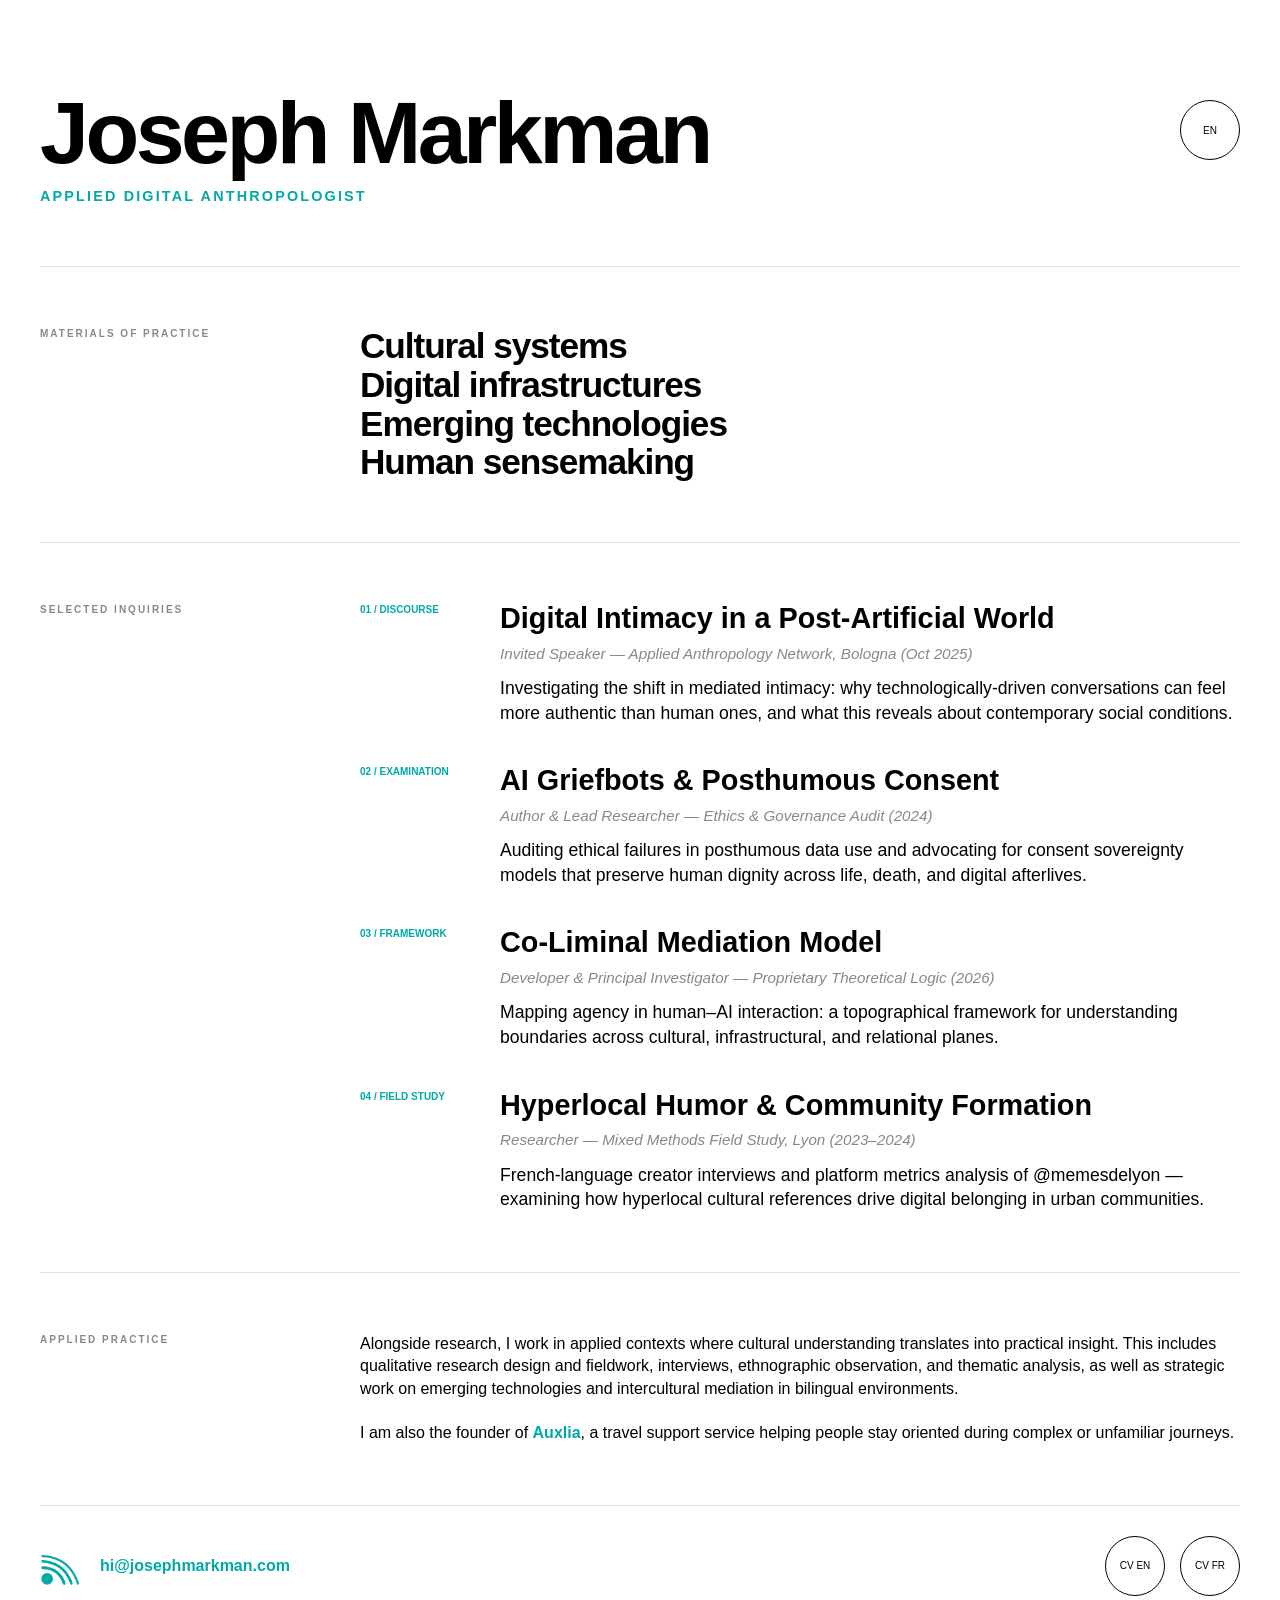
==== commit 65efdef2: "update" ====
--- a/index.html
+++ b/index.html
@@ -90,6 +90,24 @@
         </article>
 
         <article class="inquiry">
+          <div class="inquiry-meta" data-en="03 / Framework" data-fr="03 / Cadre">03 / Framework</div>
+          <div class="inquiry-body">
+            <a href="framework.html" class="inquiry-link">
+              <h3 class="inquiry-title">Co-Liminal Mediation Model</h3>
+            </a>
+            <p class="inquiry-context"
+               data-en="Developer & Principal Investigator — Proprietary Theoretical Logic (2026)"
+               data-fr="Développeur et chercheur principal — Logique théorique propriétaire (2026)">
+               Developer & Principal Investigator — Proprietary Theoretical Logic (2026)
+            </p>
+            <p class="inquiry-text">
+               <span class="desktop-text" data-en="Mapping agency in human–AI interaction: a topographical framework for understanding boundaries across cultural, infrastructural, and relational planes." data-fr="Cartographie de l'agentivité dans l'interaction humain-IA : un cadre topographique pour comprendre les frontières à travers les plans culturels, infrastructurels et relationnels.">Mapping agency in human–AI interaction: a topographical framework for understanding boundaries across cultural, infrastructural, and relational planes.</span>
+               <span class="mobile-text" data-en="Mapping agency in human–AI interaction." data-fr="Cartographie de l'agentivité dans l'interaction humain-IA.">Mapping agency in human–AI interaction.</span>
+            </p>
+          </div>
+        </article>
+
+        <article class="inquiry">
           <div class="inquiry-meta" data-en="04 / Field Study" data-fr="04 / Étude de terrain">04 / Field Study</div>
           <div class="inquiry-body">
             <a href="memesdelyon.html" class="inquiry-link">
@@ -103,24 +121,6 @@
             <p class="inquiry-text">
                <span class="desktop-text" data-en="French-language creator interviews and platform metrics analysis of @memesdelyon — examining how hyperlocal cultural references drive digital belonging in urban communities." data-fr="Entretiens en français avec le créateur et analyse des métriques de @memesdelyon — étude de la manière dont les références culturelles hyperlocales génèrent l'appartenance numérique dans les communautés urbaines.">French-language creator interviews and platform metrics analysis of @memesdelyon — examining how hyperlocal cultural references drive digital belonging in urban communities.</span>
                <span class="mobile-text" data-en="How hyperlocal humor builds digital community." data-fr="Comment l'humour hyperlocal crée une communauté numérique.">How hyperlocal humor builds digital community.</span>
-            </p>
-          </div>
-        </article>
-
-        <article class="inquiry">
-          <div class="inquiry-meta" data-en="03 / Framework" data-fr="03 / Cadre">03 / Framework</div>
-          <div class="inquiry-body">
-            <a href="framework.html" class="inquiry-link">
-              <h3 class="inquiry-title">Co-Liminal Mediation Model</h3>
-            </a>
-            <p class="inquiry-context" 
-               data-en="Developer & Principal Investigator — Proprietary Theoretical Logic (2026)" 
-               data-fr="Développeur et chercheur principal — Logique théorique propriétaire (2026)">
-               Developer & Principal Investigator — Proprietary Theoretical Logic (2026)
-            </p>
-            <p class="inquiry-text">
-               <span class="desktop-text" data-en="Mapping agency in human–AI interaction: a topographical framework for understanding boundaries across cultural, infrastructural, and relational planes." data-fr="Cartographie de l'agentivité dans l'interaction humain-IA : un cadre topographique pour comprendre les frontières à travers les plans culturels, infrastructurels et relationnels.">Mapping agency in human–AI interaction: a topographical framework for understanding boundaries across cultural, infrastructural, and relational planes.</span>
-               <span class="mobile-text" data-en="Mapping agency in human–AI interaction." data-fr="Cartographie de l'agentivité dans l'interaction humain-IA.">Mapping agency in human–AI interaction.</span>
             </p>
           </div>
         </article>
